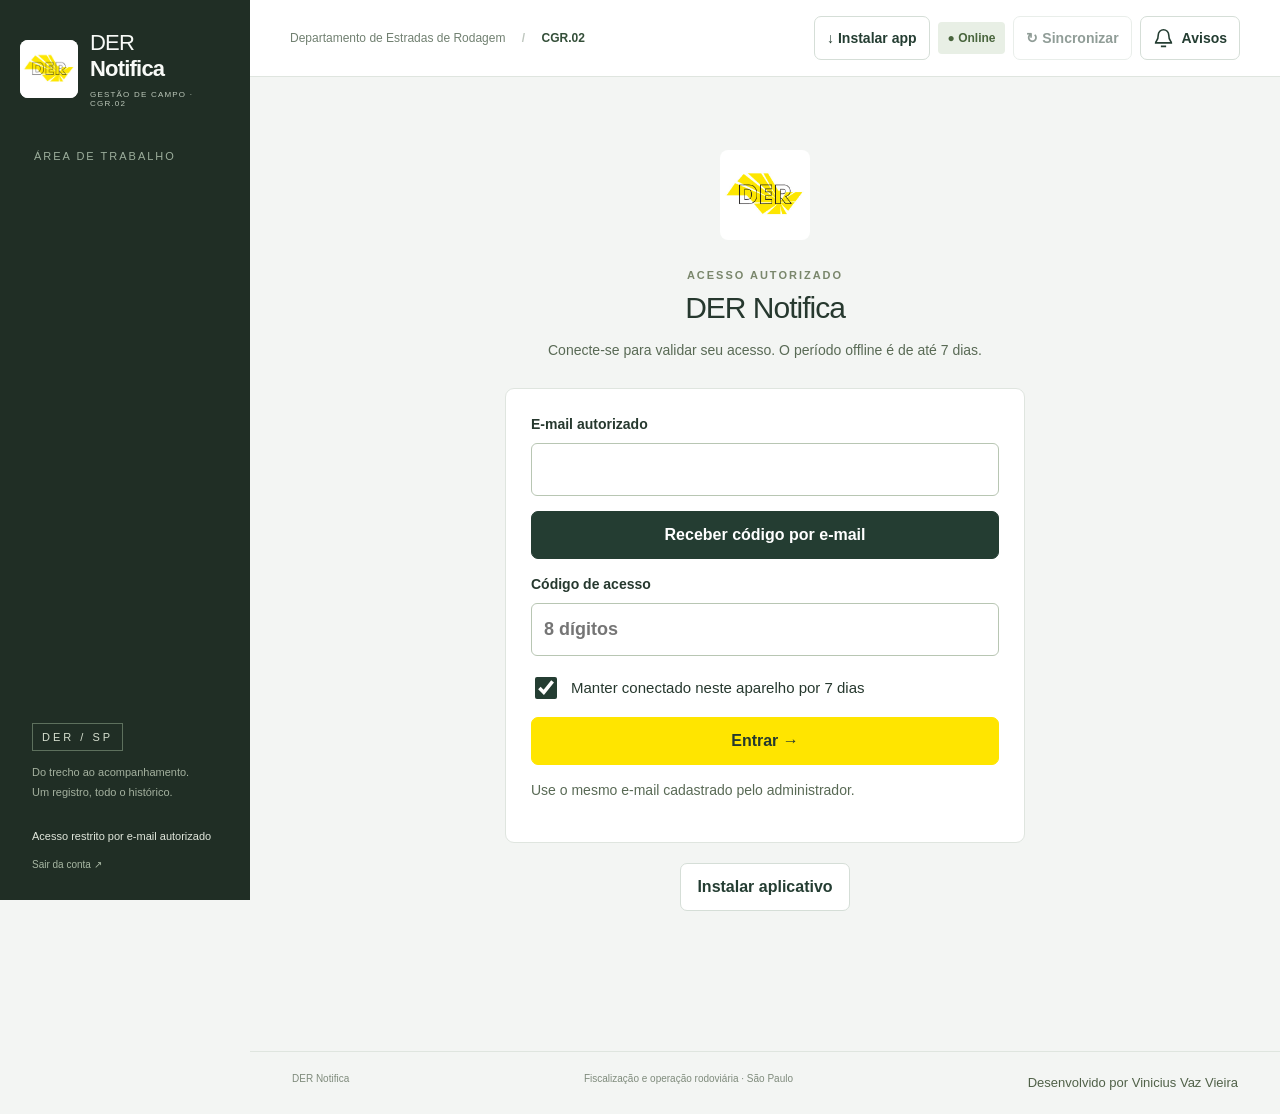
==== index.html @ 86308b41 "Adiciona exclusão autorizada e solicitações; limita encerrados do CCO e oferece consulta paginada" ====
<!doctype html><html lang="pt-BR"><head><meta charset="utf-8"><meta name="viewport" content="width=device-width, initial-scale=1, viewport-fit=cover"><meta name="theme-color" content="#243d32"><title>DER Notifica</title><link rel="icon" href="./logo-der.jpg"><link rel="manifest" href="./manifest.webmanifest"><link rel="stylesheet" href="./app.css?v=7"><link rel="stylesheet" href="./cco.css?v=7"><link rel="stylesheet" href="./accessibility.css?v=7"><script defer src="./vendor/pdf-lib.min.js"></script><script defer src="./vendor/exceljs.min.js"></script><script src="./config.js"></script><script defer src="./location.js?v=7"></script><script defer src="./documents.js?v=7"></script><script defer src="./app.js?v=7"></script></head><body>
<aside class="sidebar"><a class="brand" href="#home"><img src="./logo-der.jpg" alt="DER"><span>DER <strong>Notifica</strong><small>GESTÃO DE CAMPO · CGR.02</small></span></a><div class="nav-label">ÁREA DE TRABALHO</div><nav id="nav"></nav><div class="sidebar-bottom"><span class="seal">DER / SP</span><p>Do trecho ao acompanhamento.<br>Um registro, todo o histórico.</p><div id="identity">Verificando acesso…</div><a id="logout" href="#" target="_top">Sair da conta ↗</a></div></aside>
<div class="workspace"><header class="topbar"><span>Departamento de Estradas de Rodagem <b> / </b> <strong>CGR.02</strong></span><div class="top-actions"><span id="connection" class="badge">Conectando</span><button id="sync" class="small">↻ Sincronizar <span id="pending-count"></span></button></div></header><main id="main"><div class="loading">Preparando seu ambiente de campo…</div></main><footer>DER Notifica <span>Fiscalização e operação rodoviária · São Paulo</span><small class="developer-credit">Desenvolvido por Vinicius Vaz Vieira</small></footer></div>
<dialog id="modal"><div id="modal-body"></div><button id="close-modal" class="dialog-close" aria-label="Fechar janela">×</button></dialog><dialog id="signature-modal"><div class="signature-header"><div><span class="eyebrow">CIÊNCIA DO DOCUMENTO</span><h2>Assine com o dedo ou caneta</h2><p id="signature-caption"></p></div><button id="signature-close" aria-label="Voltar sem confirmar">×</button></div><div class="signature-paper"><canvas id="signature-canvas" aria-label="Área para desenhar a assinatura"></canvas><span class="signature-line">Assinatura do notificado</span></div><div class="signature-footer"><span>Use a tela na horizontal para ter mais espaço.</span><div><button id="signature-clear">Limpar</button><button id="signature-confirm" class="primary">Confirmar assinatura ✓</button></div></div></dialog><div id="toast" role="status" aria-live="polite"></div>
</body></html>
---- app.css ----
:root{font-family:Arial,Helvetica,sans-serif;color:#26382e;background:#f3f5f3;font-size:14px;--green:#243d32;--yellow:#ffe500;--muted:#748078;--line:#dfe5df}*{box-sizing:border-box}body{margin:0}button,input,select,textarea{font:inherit}button,a{ -webkit-tap-highlight-color:transparent}button{cursor:pointer;border:1px solid #d5ded7;background:#fff;color:var(--green);border-radius:7px;padding:11px 16px;font-weight:600;min-height:43px}button:hover{background:#eff3ee}button:disabled{opacity:.5;cursor:default}button.primary{background:var(--green);color:white;border-color:var(--green)}button.yellow{background:var(--yellow);border-color:var(--yellow);color:#25392f}.small{font-size:12px;padding:8px 12px;min-height:34px}a{color:inherit}input,select,textarea{width:100%;border:1px solid #d7dfd8;background:#fff;border-radius:6px;padding:12px;color:#26382e;min-height:45px}textarea{min-height:110px;resize:vertical}input:focus,select:focus,textarea:focus{outline:2px solid #a3b49f;outline-offset:2px}input[type=checkbox]{width:19px;min-height:19px;accent-color:var(--green)}label{font-size:12px;font-weight:600;display:flex;flex-direction:column;gap:8px}label.check{flex-direction:row;align-items:center;font-weight:400;font-size:14px}.sidebar{position:fixed;inset:0 auto 0 0;width:250px;background:#202e25;color:#f8faf7;padding:30px 20px;display:flex;flex-direction:column;z-index:10}.brand{display:flex;align-items:center;gap:12px;text-decoration:none;margin:0 0 42px}.brand img{width:58px;height:58px;object-fit:contain;border-radius:8px;background:white}.brand span{font-size:22px;font-weight:400;letter-spacing:-.8px}.brand strong{display:block}.brand small{display:block;font-size:8px;letter-spacing:1.2px;margin-top:8px;color:#bcc8ba}.nav-label{font-size:9px;letter-spacing:2px;color:#9cae9c;margin:0 14px 12px}nav button{display:flex;align-items:center;gap:12px;width:100%;border:0;text-align:left;background:transparent;color:#c9d3c8;border-radius:6px;font-size:13px;font-weight:400;padding:13px 14px;margin:4px 0}nav button.active{background:#ffe500;color:#25382b;font-weight:700}nav button:hover{background:#3d4e3c}nav button.active:hover{background:#ffe500}nav .nav-icon{font-size:19px;width:23px}.sidebar-bottom{margin-top:auto;padding:24px 12px 0}.seal{font-size:11px;letter-spacing:3px;border:1px solid #5d705d;padding:7px 9px;color:#d6dfcf}.sidebar-bottom p{font-size:11px;color:#a4b19f;line-height:1.8;margin:18px 0 25px}#identity{font-size:11px;color:#e1e7dc;line-height:1.7;overflow-wrap:anywhere}#logout{display:block;font-size:10px;margin-top:13px;color:#a7b7a3;text-decoration:none}.workspace{margin-left:250px}.topbar{height:77px;display:flex;align-items:center;justify-content:space-between;gap:15px;padding:0 40px;background:white;border-bottom:1px solid var(--line);font-size:11px;color:#718071}.topbar b{margin:0 13px;color:#bfc7bf}.topbar strong{font-size:11px;color:#344f39}.top-actions{display:flex;gap:12px;align-items:center}.badge{display:inline-flex;padding:6px 9px;border-radius:4px;background:#e8efe5;color:#49653d;font-size:10px;font-weight:700;line-height:1.5}.badge.warn{background:#fff1c6;color:#7d6208}.badge.danger{background:#fae5df;color:#a33c2a}main{max-width:1450px;margin:auto;padding:38px 42px 60px;min-height:calc(100vh - 140px)}footer{display:flex;justify-content:space-between;padding:21px 42px;border-top:1px solid var(--line);color:#7f8b7c;font-size:10px}h1{font-size:30px;letter-spacing:-1px;font-weight:500;margin:10px 0 12px}h2{font-size:19px;letter-spacing:-.4px;margin:0 0 12px}h3{font-size:15px;margin:0 0 10px}p{line-height:1.7}.eyebrow{font-size:9px;letter-spacing:2px;color:#7a876c;font-weight:700}.muted{color:var(--muted);font-size:12px;line-height:1.7}.page-head{display:flex;justify-content:space-between;gap:20px;align-items:center;margin-bottom:30px}.page-head p{margin:0;color:#778173;font-size:12px}.hero{background:var(--green);color:#fff;border-radius:11px;min-height:205px;padding:32px 34px;position:relative;overflow:hidden;display:flex;align-items:center;justify-content:space-between}.hero:after{content:'';position:absolute;right:80px;bottom:-60px;width:210px;height:320px;border:1px solid #ffffff16;transform:rotate(27deg);border-radius:70px;box-shadow:0 0 0 40px #ffffff05,0 0 0 80px #ffffff04;pointer-events:none}.hero h2{font-size:27px;font-weight:400;line-height:1.3;max-width:460px}.hero p{color:#c2d0bf;font-size:12px;max-width:470px}.hero .eyebrow{color:#ffe500}.hero >div,.hero button{position:relative;z-index:1}.stats{display:grid;grid-template-columns:repeat(4,1fr);gap:15px;margin:22px 0 30px}.stat{padding:22px;background:white;border:1px solid var(--line);border-radius:8px}.stat .num{font-size:30px;display:block;margin:11px 0;color:#2a4735;letter-spacing:-1px}.stat .label{font-size:10px;color:#7c8878}.stat small{font-size:10px;color:#89917f}.section-head{display:flex;justify-content:space-between;align-items:center;margin:28px 0 16px}.section-head h2{margin:0}.actions{display:flex;gap:10px;flex-wrap:wrap}.cards{display:grid;grid-template-columns:repeat(3,1fr);gap:17px}.action-card{border:1px solid var(--line);border-radius:8px;background:white;padding:23px;display:flex;flex-direction:column;align-items:flex-start;min-height:196px}.action-card .symbol{width:37px;height:37px;background:#eef2e9;display:grid;place-items:center;border-radius:7px;margin-bottom:20px;font-size:20px}.action-card p{font-size:12px;color:#7b8476;margin:0 0 20px}.action-card button{margin-top:auto;border:0;padding:0;min-height:25px;font-size:11px}.panel{background:white;border:1px solid var(--line);border-radius:9px;padding:25px;margin-bottom:20px}.panel-head{padding-bottom:18px;margin-bottom:23px;border-bottom:1px solid #edf0ea;display:flex;gap:13px;align-items:center}.panel-head .step-no{height:28px;width:28px;border:1px solid #c7d3c2;border-radius:50%;display:grid;place-items:center;font-size:10px}.panel-head h2{margin:0;font-size:16px}.form-grid{display:grid;grid-template-columns:repeat(2,minmax(0,1fr));gap:20px}.form-grid .full{grid-column:1/-1}.form-grid.three{grid-template-columns:repeat(3,minmax(0,1fr))}.notice{padding:14px 17px;border-left:3px solid #e6c400;background:#fffbe9;color:#77652b;font-size:12px;line-height:1.7;margin:18px 0}.notice.good{background:#edf4e9;border-color:#6a8856;color:#516347}.empty{padding:42px 20px;text-align:center;border:1px dashed #d8dfd2;border-radius:7px;color:#7e8976;font-size:12px}.empty strong{display:block;color:#3f563c;font-size:15px;margin-bottom:8px}.form-footer{display:flex;justify-content:space-between;gap:12px;align-items:center;position:sticky;bottom:0;background:#f3f5f3f5;border-top:1px solid #d8dfd4;padding:17px 0;z-index:3}.steps{display:flex;gap:0;margin:0 0 28px;padding:0;list-style:none}.steps li{flex:1;border-bottom:3px solid #e0e6dc;padding:10px 5px;font-size:10px;color:#84917d}.steps li.active{border-color:#647a4d;color:#314c34;font-weight:bold}.steps li span{margin-right:6px}.preview-images{display:flex;gap:12px;flex-wrap:wrap;margin-top:15px}.photo{width:110px;position:relative}.photo img{width:110px;height:85px;object-fit:cover;border-radius:5px;border:1px solid #dbe3d8}.photo button{position:absolute;right:3px;top:3px;border:0;padding:0;width:23px;min-height:23px;background:white}.photo small{font-size:9px;display:block;overflow:hidden;text-overflow:ellipsis;white-space:nowrap}.signature-preview{height:130px;max-width:100%;border:1px solid #e4e8df;background:white}.filters{display:grid;grid-template-columns:minmax(180px,2fr) repeat(3,minmax(100px,1fr));gap:12px;margin-bottom:20px}.filters label{font-size:10px}.filters input,.filters select{min-height:37px;padding:8px;font-size:12px}.table-wrap{overflow-x:auto}table{border-collapse:collapse;width:100%;font-size:11px;text-align:left}th{font-size:9px;letter-spacing:.5px;text-transform:uppercase;color:#89917f;background:#f7f9f5;padding:13px 12px;border-bottom:1px solid #e2e8dc}td{padding:17px 12px;border-bottom:1px solid #edf0e8;vertical-align:middle}td strong{font-size:11px;display:block;color:#334c35}td small{color:#86917d;display:block;margin-top:6px}tr[data-id]{cursor:pointer}tr[data-id]:hover{background:#f8faf4}.board{display:grid;grid-template-columns:repeat(4,minmax(0,1fr));gap:15px}.column{background:#e9eee6;border-radius:7px;padding:12px;min-height:320px}.column h3{font-size:11px;padding:5px 3px 15px}.alert-card{background:white;border:1px solid #dce4d6;border-radius:6px;padding:15px;margin-bottom:12px;cursor:pointer}.alert-card p{font-size:11px;color:#7b8773}.alert-card h4{font-size:13px;margin:10px 0}.permissions{display:grid;grid-template-columns:repeat(3,1fr);gap:16px}.permission{background:#f7f9f4;padding:14px;border-radius:6px}.permission small{display:block;font-size:10px;margin-left:27px;color:#86927d;margin-top:7px}.users{display:grid;gap:12px}.user-row{display:flex;justify-content:space-between;gap:15px;border-bottom:1px solid #e7ede0;padding:15px 0}.user-row p{margin:5px 0;font-size:11px;color:#7c8775}dialog{border:1px solid #d5dfd0;border-radius:12px;color:#26382e;background:#fff;padding:30px;width:min(900px,94vw);max-height:92dvh;overflow:auto;box-shadow:0 30px 100px #15200f40}dialog::backdrop{background:#162319b3;backdrop-filter:blur(3px)}.dialog-close{position:absolute;right:14px;top:10px;border:0;font-size:24px;background:transparent;padding:3px 10px}.detail-grid{display:grid;grid-template-columns:1fr 1fr;gap:18px;padding:20px 0}.detail-grid small{display:block;font-size:10px;color:#8a967f;margin-bottom:7px}.detail-grid strong{font-size:13px}.timeline{border-left:1px solid #ccd9c3;padding-left:20px}.timeline div{margin:18px 0}.timeline strong{font-size:12px}.timeline p{font-size:11px;color:#7c8974;margin:5px 0}.doc-preview{border:1px solid #dbe3d6;background:#fafbf9;padding:25px;line-height:1.8;font-size:12px;max-height:50vh;overflow:auto;margin:18px 0}.doc-preview h3{text-align:center}.signature-header{display:flex;justify-content:space-between;gap:15px;margin-bottom:20px}.signature-header button{font-size:25px;min-height:34px;border:0;background:transparent;padding:0 10px}.signature-header p{font-size:12px;color:#7a8772;margin:5px 0}.signature-header h2{font-size:23px;margin:9px 0}.signature-paper{position:relative;background:#fff;border:1px solid #cdd9c3;border-radius:8px;overflow:hidden;height:min(46dvh,350px)}#signature-canvas{display:block;width:100%;height:100%;touch-action:none;cursor:crosshair}.signature-line{position:absolute;left:7%;right:7%;bottom:23px;border-top:1px solid #cad5c0;padding-top:9px;font-size:11px;color:#9aa58d;pointer-events:none;text-align:center}.signature-footer{display:flex;justify-content:space-between;gap:15px;align-items:center;margin-top:20px;font-size:11px;color:#7f8c73}.signature-footer>div{display:flex;gap:10px}#signature-modal{width:min(1100px,96vw)}#toast{position:fixed;bottom:25px;left:calc(50% + 125px);transform:translateX(-50%);background:#213d2c;color:white;padding:14px 20px;box-shadow:0 5px 25px #0002;border-radius:8px;z-index:100;max-width:90vw;font-size:12px;display:none}.loading{padding:80px 20px;text-align:center;color:#7b8773}.access{max-width:520px;margin:80px auto;text-align:center}.access img{width:90px;border-radius:8px}.access a{display:inline-block;text-decoration:none;margin-top:20px}.note-label{font-size:10px;color:#87927c}.success-icon{width:60px;height:60px;display:grid;place-items:center;border-radius:50%;background:#edf3e5;font-size:30px;color:#5a7643;margin:0 auto 20px}.success{text-align:center;max-width:680px;margin:45px auto}.success .actions{justify-content:center}.success h1{font-size:28px}.draft-row{padding:17px 0;border-bottom:1px solid #e4ebdf;display:flex;align-items:center;justify-content:space-between;gap:20px}.draft-row strong{font-size:12px}.draft-row p{font-size:11px;color:#7c8974}.legend{display:flex;gap:18px;font-size:10px;color:#87917f;margin-bottom:15px}.help-grid{display:grid;grid-template-columns:1fr 1fr;gap:18px}.help-grid p{font-size:12px;color:#75826d}
@media(min-width:1600px){main{padding-top:50px}.hero{min-height:240px}}@media(max-width:1100px){.sidebar{width:215px;padding:25px 15px}.workspace{margin-left:215px}.topbar{padding:0 25px}.topbar>span{max-width:220px;line-height:1.7}main{padding:28px 25px}.cards{gap:12px}.action-card{padding:20px}.board{grid-template-columns:1fr 1fr}.permissions{grid-template-columns:1fr 1fr}#toast{left:calc(50% + 107px)}}
@media(max-width:760px){.sidebar{position:relative;width:100%;height:auto;padding:16px 18px}.brand{margin:0}.brand img{width:42px;height:42px}.brand span{font-size:18px}.brand strong{display:inline}.brand small{font-size:7px;margin-top:5px}.nav-label,.sidebar-bottom{display:none}nav{display:flex;overflow:auto;gap:6px;margin-top:16px}nav button{white-space:nowrap;min-width:max-content;padding:9px 12px;font-size:11px;margin:0}nav .nav-icon{font-size:16px;width:auto}.workspace{margin-left:0}.topbar{height:auto;min-height:60px;padding:12px 18px}.topbar>span{font-size:9px;max-width:160px}.topbar b{margin:0 5px}.topbar strong{font-size:9px}.top-actions{gap:7px}.top-actions button{font-size:10px;padding:7px}.badge{font-size:9px}main{padding:25px 18px 40px}.page-head{align-items:flex-start;margin-bottom:22px}.page-head h1{font-size:27px}.page-head p{font-size:11px}.page-head button{font-size:11px;padding:10px}.hero{padding:25px;display:block}.hero h2{font-size:24px}.hero button{margin-top:10px}.stats{grid-template-columns:1fr 1fr;gap:10px}.stat{padding:17px}.stat .num{font-size:27px}.cards{grid-template-columns:1fr}.action-card{min-height:0;display:grid;grid-template-columns:45px 1fr;column-gap:13px;padding:19px}.action-card .symbol{grid-row:1/4;margin:0}.action-card p{margin-bottom:10px}.action-card button{justify-self:start}.form-grid,.form-grid.three{grid-template-columns:1fr}.panel{padding:20px 17px}.filters{grid-template-columns:1fr 1fr}.filters label:first-child{grid-column:1/-1}.steps li{font-size:9px}.steps li span{display:block;margin-bottom:6px}.form-footer{align-items:flex-start}.form-footer .actions{justify-content:flex-end}.form-footer .muted{font-size:10px;max-width:130px}.form-footer button{font-size:11px;padding:10px}.board{grid-template-columns:1fr}.column{min-height:100px}.permissions{grid-template-columns:1fr}.signature-header h2{font-size:18px}.signature-footer{flex-direction:column;align-items:stretch}.signature-footer>div{justify-content:space-between}.signature-footer button{font-size:12px;padding:12px}dialog{padding:25px 18px}#toast{left:50%;width:max-content;max-width:90vw}footer{padding:20px 18px;font-size:9px}footer span{max-width:170px;text-align:right}.help-grid{grid-template-columns:1fr}.detail-grid{gap:15px}.detail-grid strong{font-size:12px}}
@media print{.sidebar,.topbar,footer,.actions,.dialog-close,#toast{display:none!important}.workspace{margin:0}main{padding:0}dialog{position:absolute;inset:0;width:100%;max-height:none;border:0;box-shadow:none}dialog::backdrop{background:white}body{background:white}}
---- cco.css ----
.cco-command{background:#233b30;border-radius:9px;padding:27px 30px;display:flex;justify-content:space-between;color:white;position:relative;overflow:hidden}.cco-command:after{content:'';position:absolute;right:240px;top:-130px;width:220px;height:420px;border:1px solid #ffffff12;transform:rotate(30deg);border-radius:50%;box-shadow:0 0 0 40px #ffffff05}.cco-command .eyebrow{color:#d0ddc3;font-size:9px}.cco-command h2{font-size:25px;font-weight:400;margin:15px 0 7px}.cco-command p{font-size:11px;color:#b4c7ac;margin:0}.live-dot{width:7px;height:7px;display:inline-block;background:#ffe500;border-radius:50%;margin-right:9px;box-shadow:0 0 0 4px #ffe50016}.cco-clock{text-align:right;position:relative;z-index:1}.cco-clock strong{display:block;font-size:43px;font-weight:400;letter-spacing:-2px}.cco-clock span{font-size:8px;letter-spacing:2px;display:block;margin-top:8px;color:#d0dcc4}.cco-clock small{display:block;font-size:9px;color:#92a88c;margin-top:17px}.cco-stats{margin:18px 0}.cco-stats .stat{padding:18px 20px}.cco-stats .stat:first-child{border-top:3px solid #d9bc00}.cco-stats .stat:nth-child(2){border-top:3px solid #c96549}.cco-stats .num{font-size:28px;margin:10px 0}.cco-toolbar{display:flex;justify-content:space-between;gap:15px;align-items:flex-end;padding:4px 0 24px}.cco-toolbar label{font-size:9px;min-width:155px}.cco-toolbar select{font-size:11px;min-height:36px;padding:8px}.cco-pulse{font-size:9px;color:#7e8f70;display:flex;align-items:center;gap:12px}.board{align-items:start;gap:13px}.column{padding:10px;background:#e9ede5;min-height:400px}.column-title{display:flex;align-items:center;justify-content:space-between;border-bottom:1px solid #d9e2d1;padding:9px 3px 16px;margin-bottom:13px}.column-title h3{font-size:10px;margin:0;padding:0}.column-title>span{font-size:10px;padding:3px 7px;background:white;border-radius:4px}.column-dot{width:6px;height:6px;display:inline-block;border-radius:50%;background:#b9a000;margin-right:6px}.cco-col-1 .column-dot{background:#668ca6}.cco-col-2 .column-dot{background:#5e7f44}.cco-col-3 .column-dot{background:#9ba993}.alert-card{padding:12px;cursor:default;box-shadow:0 2px 3px #293d2010;border-color:#dbe3d3}.alert-card [data-id]{cursor:pointer}.risk-imediato{border-top:3px solid #b94937}.risk-alto{border-top:3px solid #cf754a}.card-risk{display:flex;align-items:center;justify-content:space-between;margin-bottom:12px}.elapsed{font-size:9px;color:#8b957f}.cco-photo{width:100%;height:110px;object-fit:cover;border-radius:4px;margin-bottom:13px}.cco-no-photo{height:70px;display:grid;place-items:center;background:repeating-linear-gradient(135deg,#f5f7f1,#f5f7f1 6px,#f0f3ea 6px,#f0f3ea 7px);font-size:8px;letter-spacing:1.5px;color:#a0ac91;margin-bottom:13px;border-radius:4px}.road-label{font-size:17px;font-weight:bold;letter-spacing:-.5px;color:#29482f}.road-label span{font-size:8px;font-weight:normal;letter-spacing:1px;margin:0 4px;color:#8c997e}.road-direction{font-size:9px;color:#87967b;margin:6px 0 17px}.alert-card h4{font-size:12px;margin:0 0 6px}.alert-card p{font-size:10px;line-height:1.7;margin:0 0 14px}.cco-author{padding:12px 0;border-top:1px solid #edf1e7;display:flex;flex-direction:column;gap:6px}.cco-author strong{font-size:10px}.cco-author a,.cco-author span{font-size:10px;color:#7d8c70;text-decoration:none}.cco-ack{width:100%;font-size:10px;margin-top:6px;min-height:35px;padding:9px}.maps-button{display:block;text-align:center;text-decoration:none;font-size:10px;padding:9px;border:1px solid #d6dfcf;border-radius:5px;margin:6px 0;color:#48663c}.column-empty{padding:40px 10px;text-align:center;font-size:10px;color:#9aa58c}.monitor .sidebar,.monitor .topbar,.monitor footer{display:none}.monitor .workspace{margin:0}.monitor main{max-width:none;padding:25px 30px}.monitor #toast{left:50%}.monitor .board{grid-template-columns:repeat(4,minmax(0,1fr))}.monitor .cco-photo{height:160px}.monitor .road-label{font-size:23px}.monitor .column-title h3{font-size:12px}.monitor .alert-card h4{font-size:15px}.monitor .alert-card p{font-size:12px}.monitor .cco-author strong,.monitor .cco-author a{font-size:12px}@media(min-width:1500px){.cco-photo{height:145px}.alert-card{padding:15px}.road-label{font-size:21px}.alert-card p{font-size:11px}}@media(max-width:760px){.cco-command{padding:23px 20px}.cco-command h2{font-size:20px}.cco-command p{max-width:190px}.cco-clock strong{font-size:30px}.cco-clock span{font-size:6px;letter-spacing:1px}.cco-clock small{font-size:8px}.cco-toolbar{flex-direction:column;align-items:stretch}.cco-toolbar .actions{flex-wrap:nowrap}.cco-toolbar label{min-width:0;flex:1}.cco-toolbar .cco-pulse{justify-content:space-between}.cco-photo{height:180px}.monitor .board{grid-template-columns:1fr}.cco-stats .stat{padding:15px}.column{min-height:120px}}
.cco-only .sidebar{display:none}.cco-only .workspace{margin-left:0}.cco-only main{max-width:1700px;padding:30px 40px}.cco-only .topbar{height:75px;background:#fff;padding:0 40px}.cco-only #sync{display:none}.cco-brand{display:flex;align-items:center;gap:16px;max-width:none!important}.cco-brand img{width:49px;height:49px;object-fit:contain}.cco-brand strong{letter-spacing:1px;font-size:12px}.cco-brand small{font-size:9px;color:#8d9981;border-left:1px solid #e1e7d9;padding-left:16px}.cco-only #toast{left:50%}.cco-only .board{grid-template-columns:repeat(4,minmax(0,1fr))}.cco-only .cco-photo{height:145px}.cco-only .column-title h3{font-size:11px}.cco-only .road-label{font-size:22px}.cco-only .alert-card{padding:16px}.cco-only .alert-card p{font-size:11px}.cco-only .cco-author a{font-size:12px}.cco-only .cco-ack{font-size:12px;min-height:40px}.cco-only .cco-toolbar select{min-width:200px}.cco-only .page-head{margin-bottom:24px}@media(max-width:1000px){.cco-only .board{grid-template-columns:1fr 1fr}}@media(max-width:650px){.cco-only main{padding:25px 16px}.cco-only .topbar{padding:0 16px}.cco-brand small{display:none}.cco-brand strong{font-size:10px}.cco-brand img{width:40px}.cco-only .board{grid-template-columns:1fr}.cco-only .cco-toolbar select{min-width:0}.cco-only .page-head{display:block}.cco-only .page-head .actions{margin-top:18px}}
---- accessibility.css ----
:root{font-size:16px;--muted:#596a55}button{min-height:48px;font-size:15px}input,select,textarea{font-size:16px;min-height:50px;border-color:#b8c6b3}label{font-size:14px;line-height:1.5}label.check{font-size:15px;gap:11px}input[type=checkbox]{width:22px;min-height:22px}.muted{font-size:14px;color:#596a55}.page-head p,.hero p,.action-card p{font-size:14px;line-height:1.7}.eyebrow{font-size:11px}.badge{font-size:12px;padding:7px 10px}.small{font-size:14px;min-height:44px}nav button{font-size:15px;min-height:50px}.nav-label{font-size:11px}.action-card button{font-size:15px;min-height:44px}.stat .label,.stat small{font-size:12px;color:#5c6d54}.stat{min-height:145px}.filters label,.cco-toolbar label{font-size:13px}.filters input,.filters select,.cco-toolbar select{font-size:15px;min-height:46px}table{font-size:14px}th{font-size:12px}td strong{font-size:14px}td small{font-size:12px;color:#63755a}.notice{font-size:14px}.steps li{font-size:13px}.form-footer .muted{font-size:13px}.dialog-close{width:48px;height:48px;min-height:48px;font-size:28px}.signature-header h2{font-size:24px}.signature-header p,.signature-footer{font-size:14px}.signature-footer button{font-size:16px;min-height:50px}.signature-header button{min-width:48px;min-height:48px}.signature-line{font-size:13px}.photo button{width:40px;min-height:40px;font-size:22px}.photo small{font-size:12px}.agent-signature{margin-top:24px;padding-top:24px;border-top:1px solid #d9e2d3}.agent-signature label{margin-bottom:16px}.agent-signature .signature-preview{display:block;margin-bottom:12px}.detail-grid small{font-size:12px;color:#63755a}.detail-grid strong{font-size:15px}.timeline strong{font-size:15px}.timeline p{font-size:13px}.permissions{gap:12px}.permission{padding:16px}.user-row p,.help-grid p{font-size:14px}.doc-preview{font-size:14px}.cco-clock small{font-size:11px}.cco-command p{font-size:14px}.cco-pulse{font-size:12px}.column-title h3,.cco-only .column-title h3{font-size:14px}.column-title>span{font-size:13px}.column-empty{font-size:13px}.elapsed{font-size:12px}.road-label,.cco-only .road-label{font-size:24px}.road-direction{font-size:13px;color:#63755a}.alert-card h4,.cco-only .alert-card h4{font-size:16px}.alert-card p,.cco-only .alert-card p{font-size:14px}.cco-author strong,.cco-author a,.cco-only .cco-author a{font-size:14px}.cco-ack,.cco-only .cco-ack{font-size:14px;min-height:48px}.maps-button{font-size:14px;min-height:44px;padding:12px}.cco-author a{padding:6px 0}.topbar{font-size:12px}.topbar strong{font-size:12px}.top-actions{gap:8px}.empty{font-size:14px}.empty strong{font-size:17px}.access{margin-top:35px}.access h1{font-size:30px}.access .panel{padding:25px}.access button{font-size:16px}.access input{font-size:18px}button:focus-visible,a:focus-visible{outline:3px solid #315e3d;outline-offset:3px}button.primary:focus-visible{outline-color:#a0b946}#menu-toggle,.menu-close,.menu-overlay,.drawer-install{display:none}.cards{grid-template-columns:repeat(2,minmax(0,1fr))}
@media(max-width:1100px){.topbar>span{max-width:none}.board{grid-template-columns:1fr 1fr}}
@media(max-width:960px){body.menu-open{overflow:hidden}.sidebar{position:fixed;inset:0 auto 0 0;width:min(320px,88vw);height:100dvh;z-index:35;transform:translateX(-105%);transition:transform .2s ease;padding:28px 22px;display:flex;flex-direction:column;box-shadow:8px 0 40px #15231233}.menu-open .sidebar{transform:translateX(0)}.sidebar .brand{margin:24px 0 32px;gap:12px}.sidebar .brand img{width:58px;height:58px}.sidebar .brand span{font-size:22px}.sidebar .brand strong{display:block}.sidebar .brand small{font-size:9px}.sidebar .nav-label{display:block;margin-left:12px}.sidebar nav{display:flex;flex-direction:column;overflow:auto;gap:4px;margin:0}.sidebar nav button{width:100%;min-width:0;white-space:normal;text-align:left;padding:13px 14px;font-size:16px;min-height:50px}.sidebar .nav-icon{width:24px;font-size:21px}.sidebar-bottom{display:block;margin-top:auto;padding:22px 10px 0}.sidebar-bottom .seal,.sidebar-bottom>p{display:none}#identity{font-size:13px;line-height:1.6}#logout{font-size:14px;padding:10px 0}.workspace{margin-left:0}.topbar{padding:12px 18px;min-height:72px;height:auto;position:sticky;top:0;z-index:8;display:grid;grid-template-columns:auto minmax(0,1fr) auto;gap:12px}.top-actions{gap:6px}.top-actions button{font-size:13px;padding:8px 10px}.top-actions .badge{font-size:11px}.top-actions>button:first-child:not(#sync){display:none}body:not(.cco-only) .topbar>span{font-size:0;max-width:none;line-height:1.3}body:not(.cco-only) .topbar>span b,body:not(.cco-only) .topbar>span strong{display:none}body:not(.cco-only) .topbar>span:before{content:'DER Notifica';font-size:16px;color:#263e30;font-weight:700;display:block}body:not(.cco-only) .topbar>span:after{content:'CGR.02';font-size:11px;color:#63755a;display:block;margin-top:4px}#menu-toggle{display:flex;flex-direction:column;align-items:center;justify-content:center;gap:2px;font-size:23px;background:white;border:1px solid #d5dfce;width:52px;min-height:50px;padding:4px}#menu-toggle span{font-size:10px}.menu-close{display:block;position:absolute;right:15px;top:10px;border:0;color:#fff;background:transparent;font-size:32px;width:48px;height:48px}.drawer-install{display:block;width:100%;background:#ffe500;color:#243d32;border:0;font-size:15px;margin-top:8px}.menu-overlay{display:none;position:fixed;inset:0;border:0;border-radius:0;background:#10261a99;z-index:30}.menu-open .menu-overlay{display:block}.cco-only .sidebar{display:none}.cco-only .topbar{display:flex}.cco-only .topbar>span{font-size:12px}.cco-only .top-actions>button{display:block!important}.form-grid{gap:20px}}
@media(max-width:760px){main{padding:25px 18px 40px}.page-head h1{font-size:28px;line-height:1.25}.page-head p{font-size:14px}.page-head button{font-size:14px;min-height:48px}.hero{padding:25px}.hero h2{font-size:27px}.hero p{font-size:15px}.hero button{font-size:16px;min-height:50px}.cards{grid-template-columns:1fr}.action-card h3{font-size:18px}.action-card p{font-size:15px}.action-card button{font-size:15px;min-height:44px}.action-card{padding:22px;grid-template-columns:42px 1fr}.stat{padding:18px;min-height:140px}.stat .label,.stat small{font-size:12px}.stat .num{font-size:30px}.panel-head h2{font-size:18px}.panel-head .step-no{font-size:12px;width:32px;height:32px}.steps li{font-size:12px;padding:10px 4px;line-height:1.4}.form-footer{gap:10px;flex-wrap:wrap;padding:14px 0}.form-footer .muted{font-size:12px;max-width:none;width:100%}.form-footer .actions{width:100%;display:grid;grid-template-columns:auto 1fr}.form-footer button{font-size:16px;min-height:52px;padding:12px 16px}.form-grid label{font-size:15px}.form-grid input,.form-grid select,.form-grid textarea{font-size:17px;min-height:52px}.filters input,.filters select{font-size:16px}.signature-header h2{font-size:22px}.signature-footer{font-size:13px}.signature-footer button{font-size:16px}.signature-paper{height:min(43dvh,350px)}dialog{padding:28px 18px}.detail-grid strong{font-size:15px}.detail-grid small{font-size:12px}.photo small{font-size:12px}.actions button{font-size:15px;min-height:48px}.board,.cco-only .board{grid-template-columns:1fr}.cco-command h2{font-size:23px}.cco-clock strong{font-size:32px}.cco-command p{font-size:13px}.cco-toolbar select{font-size:16px}.cco-toolbar label{font-size:13px}.cco-clock span{font-size:8px}.cco-clock small{font-size:10px}.cco-pulse{font-size:12px}.legend{font-size:12px}.column{min-height:120px}.column-title h3{font-size:15px}.alert-card .badge{font-size:13px}.road-direction{font-size:14px}.alert-card h4{font-size:18px}.alert-card p{font-size:15px}.cco-author strong,.cco-author a{font-size:15px}.help-grid p,.user-row p{font-size:15px}.permission .check{font-size:16px}#toast{font-size:15px;line-height:1.5;padding:16px 20px}.sidebar-bottom{padding-top:18px}.brand small{font-size:9px}.note-label{font-size:12px}footer{font-size:11px;line-height:1.6}.topbar .badge{padding:6px}.notice{font-size:15px}.doc-preview{font-size:15px}}
@media(prefers-reduced-motion:reduce){.sidebar{transition:none}}
#notice-bell{display:inline-flex;align-items:center;justify-content:center;gap:8px;min-width:48px}#notice-count{background:#ffe500;color:#253d32;border-radius:20px;min-width:23px;height:23px;display:inline-grid;place-items:center;font-size:12px}#notice-count:empty{display:none}.notice-list{display:grid;gap:12px;margin-top:22px}.notice-item{display:flex;flex-direction:column;align-items:flex-start;text-align:left;width:100%;gap:9px;padding:18px 20px;border:1px solid #d5dfce;border-left:4px solid #d5dfce;border-radius:8px;min-height:110px}.notice-item.unread{border-left-color:#d2b900;background:#fafcf7}.notice-item strong{font-size:16px}.notice-item span{font-size:14px;line-height:1.6;font-weight:400}.notice-item small{font-size:12px;font-weight:400;color:#5e7155}.gps-review{border:1px solid #d6e0cf;border-radius:8px;padding:20px;margin:20px 0}.gps-review h3{font-size:18px}.gps-review .maps-button{display:inline-block;margin-left:10px}.preview-images{align-items:flex-start}.photo{width:190px}.photo img{width:100%;height:135px}.photo-caption-label{font-size:13px;margin-top:9px}.photo-caption-label input{font-size:14px;min-height:44px;padding:10px}.signature-preview{max-width:100%;object-fit:contain}.cco-only #sync{display:none!important}@media(max-width:960px){#notice-bell span{display:none}#notice-bell{width:46px;min-height:46px;padding:6px;position:relative}#notice-count{position:absolute;right:-5px;top:-5px;height:19px;min-width:19px;font-size:11px}#sync{font-size:0;width:46px;min-height:46px;padding:3px;position:relative}#sync:before{content:'↻';font-size:25px}#sync #pending-count{position:absolute;right:-3px;top:-5px;font-size:11px;background:#fff4a9;color:#304d2b;border-radius:12px}.topbar .top-actions{gap:5px}.topbar .badge{font-size:11px}.topbar{gap:10px}.photo{width:calc(50% - 6px);max-width:190px}.photo-caption-label input{font-size:16px}.gps-review .maps-button{display:block;margin:12px 0 0}.signature-footer>div{display:grid;grid-template-columns:auto 1fr;gap:10px}.signature-footer button{padding:12px}.notice-item{min-height:120px}.sidebar nav{min-height:0}.cco-only .top-actions button:first-child{font-size:13px;min-height:44px}}
footer{flex-wrap:wrap;gap:12px}footer .developer-credit{font-size:13px;line-height:1.6;color:#506148;font-weight:500}@media(max-width:960px){footer{display:flex;flex-direction:column;align-items:flex-start}footer .developer-credit{font-size:13px}}
main[aria-busy="true"]:before{content:"Atualizando…";position:fixed;top:78px;right:20px;padding:8px 14px;background:#fff4aa;color:#263e30;font-size:13px;border-radius:6px;z-index:12;box-shadow:0 2px 10px #233b3015}
.deletion-controls{border-top:1px solid #d8e1d0;margin-top:28px;padding-top:22px}.deletion-controls h3{font-size:19px}.danger-outline{border:1px solid #ae403b;color:#98332f;background:#fff5f3}.deletion-controls small{font-size:13px}.deletion-controls .notice{margin:14px 0}
.closed-summary{padding:0 3px 14px}.closed-summary p{font-size:13px;color:#596a55}.closed-summary button{width:100%;font-size:14px;min-height:46px}.closed-list{display:grid;gap:12px;margin:18px 0}.closed-result{display:flex;flex-direction:column;align-items:flex-start;text-align:left;gap:9px;padding:18px;width:100%;background:white;border:1px solid #d5dfce}.closed-result strong{font-size:17px}.closed-result span{font-size:14px;font-weight:400}.closed-result small{font-size:13px;color:#596a55;font-weight:400}
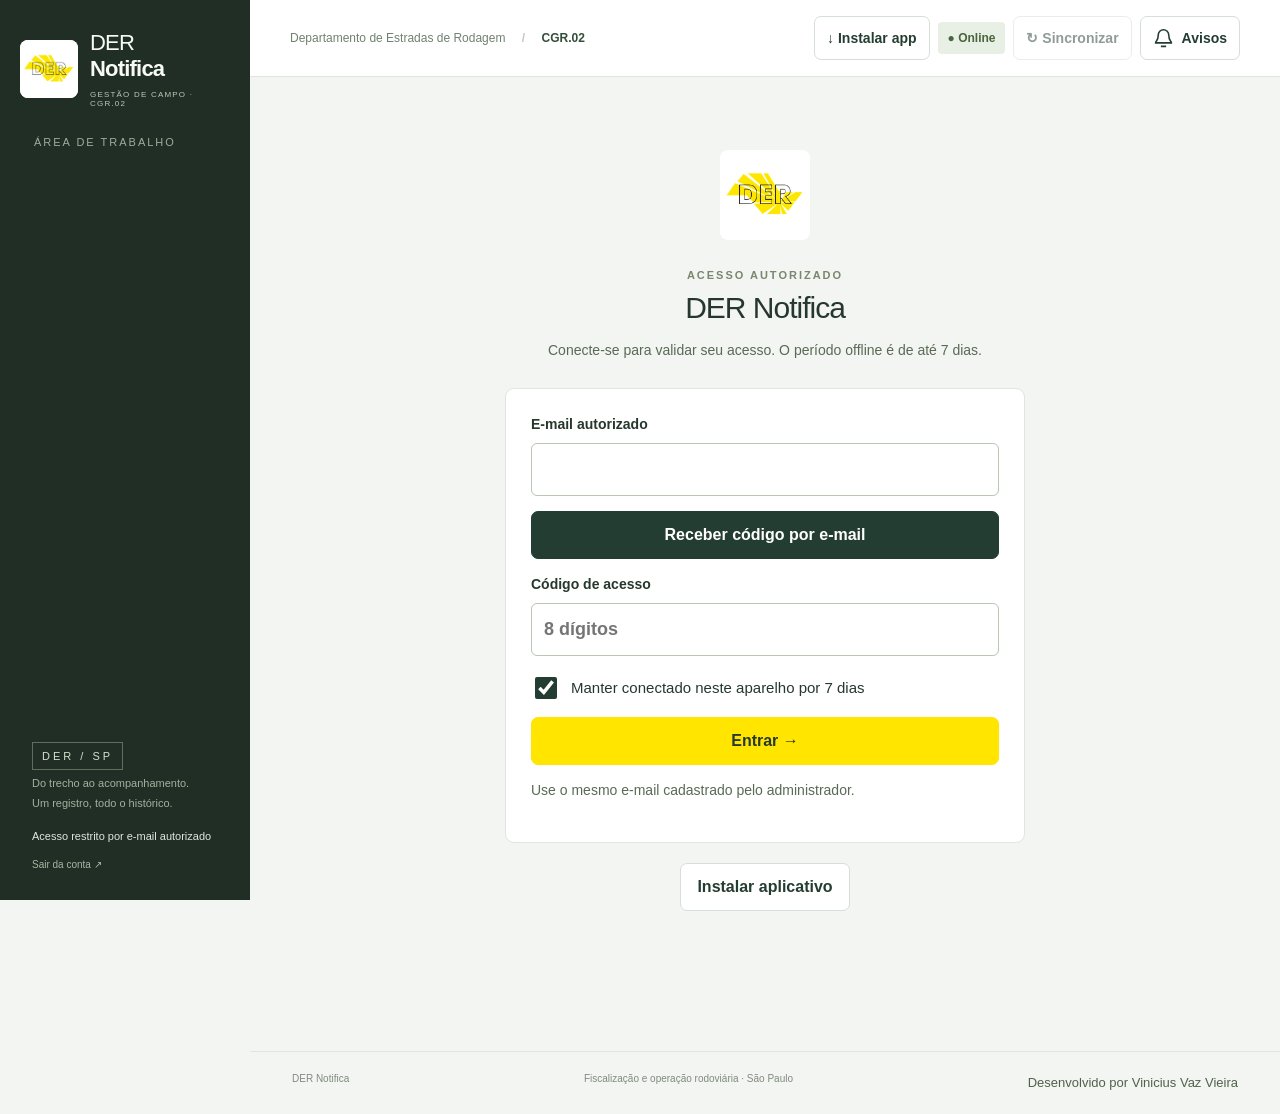
==== commit d4243c7a: "Mantém todas as opções do menu acessíveis em telas com pouca altura" ====
--- a/index.html
+++ b/index.html
@@ -1,4 +1,4 @@
-<!doctype html><html lang="pt-BR"><head><meta charset="utf-8"><meta name="viewport" content="width=device-width, initial-scale=1, viewport-fit=cover"><meta name="theme-color" content="#243d32"><title>DER Notifica</title><link rel="icon" href="./logo-der.jpg"><link rel="manifest" href="./manifest.webmanifest"><link rel="stylesheet" href="./app.css?v=7"><link rel="stylesheet" href="./cco.css?v=7"><link rel="stylesheet" href="./accessibility.css?v=7"><script defer src="./vendor/pdf-lib.min.js"></script><script defer src="./vendor/exceljs.min.js"></script><script src="./config.js"></script><script defer src="./location.js?v=7"></script><script defer src="./documents.js?v=7"></script><script defer src="./app.js?v=7"></script></head><body>
+<!doctype html><html lang="pt-BR"><head><meta charset="utf-8"><meta name="viewport" content="width=device-width, initial-scale=1, viewport-fit=cover"><meta name="theme-color" content="#243d32"><title>DER Notifica</title><link rel="icon" href="./logo-der.jpg"><link rel="manifest" href="./manifest.webmanifest"><link rel="stylesheet" href="./app.css?v=8"><link rel="stylesheet" href="./cco.css?v=8"><link rel="stylesheet" href="./accessibility.css?v=8"><script defer src="./vendor/pdf-lib.min.js"></script><script defer src="./vendor/exceljs.min.js"></script><script src="./config.js"></script><script defer src="./location.js?v=8"></script><script defer src="./documents.js?v=8"></script><script defer src="./app.js?v=8"></script></head><body>
 <aside class="sidebar"><a class="brand" href="#home"><img src="./logo-der.jpg" alt="DER"><span>DER <strong>Notifica</strong><small>GESTÃO DE CAMPO · CGR.02</small></span></a><div class="nav-label">ÁREA DE TRABALHO</div><nav id="nav"></nav><div class="sidebar-bottom"><span class="seal">DER / SP</span><p>Do trecho ao acompanhamento.<br>Um registro, todo o histórico.</p><div id="identity">Verificando acesso…</div><a id="logout" href="#" target="_top">Sair da conta ↗</a></div></aside>
 <div class="workspace"><header class="topbar"><span>Departamento de Estradas de Rodagem <b> / </b> <strong>CGR.02</strong></span><div class="top-actions"><span id="connection" class="badge">Conectando</span><button id="sync" class="small">↻ Sincronizar <span id="pending-count"></span></button></div></header><main id="main"><div class="loading">Preparando seu ambiente de campo…</div></main><footer>DER Notifica <span>Fiscalização e operação rodoviária · São Paulo</span><small class="developer-credit">Desenvolvido por Vinicius Vaz Vieira</small></footer></div>
 <dialog id="modal"><div id="modal-body"></div><button id="close-modal" class="dialog-close" aria-label="Fechar janela">×</button></dialog><dialog id="signature-modal"><div class="signature-header"><div><span class="eyebrow">CIÊNCIA DO DOCUMENTO</span><h2>Assine com o dedo ou caneta</h2><p id="signature-caption"></p></div><button id="signature-close" aria-label="Voltar sem confirmar">×</button></div><div class="signature-paper"><canvas id="signature-canvas" aria-label="Área para desenhar a assinatura"></canvas><span class="signature-line">Assinatura do notificado</span></div><div class="signature-footer"><span>Use a tela na horizontal para ter mais espaço.</span><div><button id="signature-clear">Limpar</button><button id="signature-confirm" class="primary">Confirmar assinatura ✓</button></div></div></dialog><div id="toast" role="status" aria-live="polite"></div>
@@ -7,3 +7,4 @@
 
 
 
+
--- a/accessibility.css
+++ b/accessibility.css
@@ -8,3 +8,4 @@
 main[aria-busy="true"]:before{content:"Atualizando…";position:fixed;top:78px;right:20px;padding:8px 14px;background:#fff4aa;color:#263e30;font-size:13px;border-radius:6px;z-index:12;box-shadow:0 2px 10px #233b3015}
 .deletion-controls{border-top:1px solid #d8e1d0;margin-top:28px;padding-top:22px}.deletion-controls h3{font-size:19px}.danger-outline{border:1px solid #ae403b;color:#98332f;background:#fff5f3}.deletion-controls small{font-size:13px}.deletion-controls .notice{margin:14px 0}
 .closed-summary{padding:0 3px 14px}.closed-summary p{font-size:13px;color:#596a55}.closed-summary button{width:100%;font-size:14px;min-height:46px}.closed-list{display:grid;gap:12px;margin:18px 0}.closed-result{display:flex;flex-direction:column;align-items:flex-start;text-align:left;gap:9px;padding:18px;width:100%;background:white;border:1px solid #d5dfce}.closed-result strong{font-size:17px}.closed-result span{font-size:14px;font-weight:400}.closed-result small{font-size:13px;color:#596a55;font-weight:400}
+.sidebar .brand{flex-shrink:0}.sidebar nav{flex:1;min-height:0;overflow-y:auto;overscroll-behavior:contain}.sidebar-bottom{flex-shrink:0}@media(min-width:961px){.sidebar .brand{margin-bottom:28px}.sidebar-bottom>p{margin:10px 0 14px}.sidebar-bottom{padding-top:16px}}
